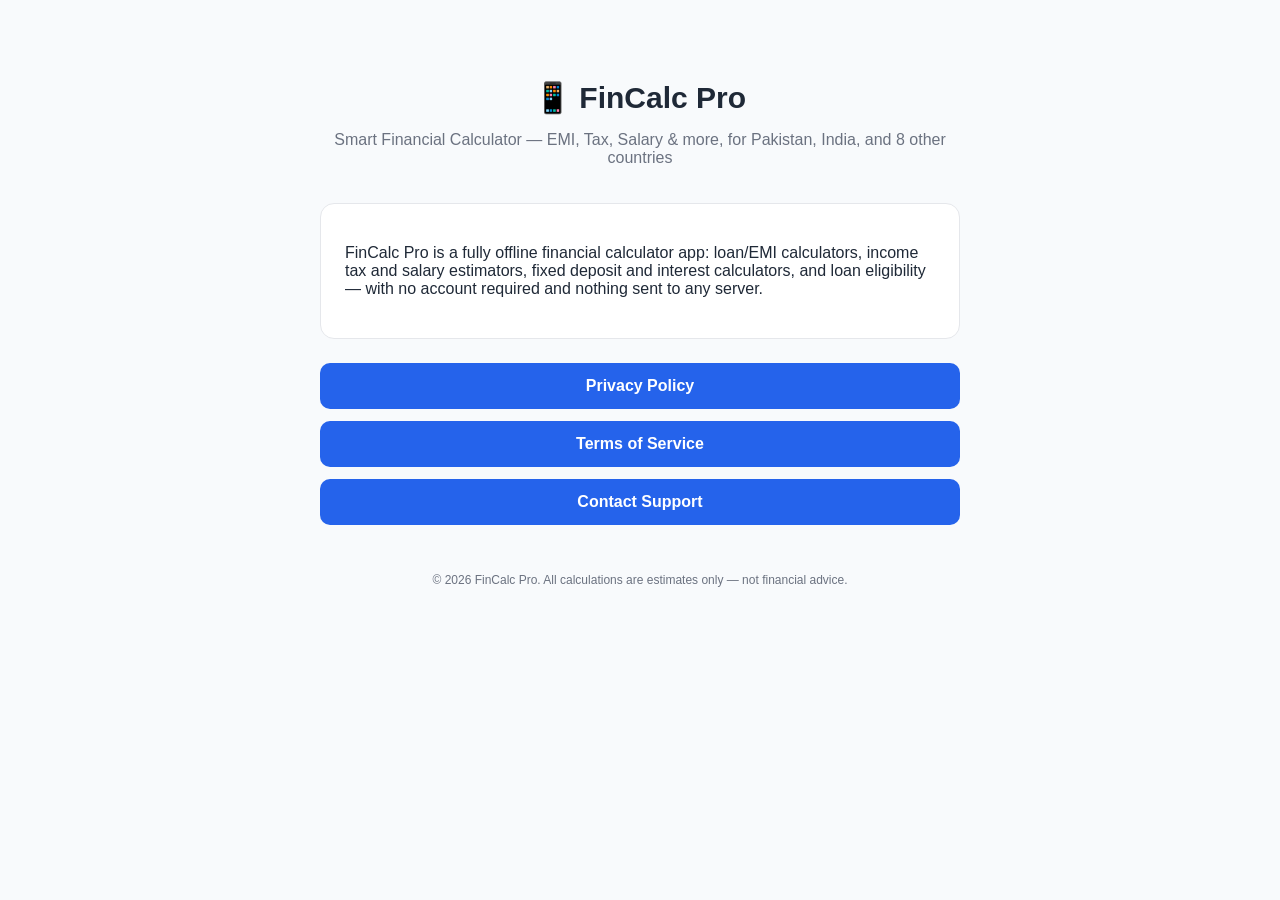
==== fincalcpro/index.html @ a3c2ceda "Initial privacy-pages site: FinCalc Pro privacy policy & terms" ====
<!DOCTYPE html>
<html lang="en">
<head>
<meta charset="UTF-8">
<meta name="viewport" content="width=device-width, initial-scale=1.0">
<title>FinCalc Pro — Smart Financial Calculator</title>
<style>
  :root { color-scheme: light dark; }
  body { font-family: -apple-system, Segoe UI, Roboto, Arial, sans-serif; max-width: 640px; margin: 0 auto; padding: 60px 20px; text-align: center; color: #1F2937; background: #F8FAFC; }
  @media (prefers-color-scheme: dark) { body { color: #F1F5F9; background: #0F172A; } .card { background: #1E293B !important; border-color: #334155 !important; } a.btn { background: #3B82F6 !important; } }
  h1 { font-size: 30px; margin-bottom: 4px; }
  .tagline { color: #6B7280; margin-bottom: 36px; }
  .card { background: #FFFFFF; border: 1px solid #E5E7EB; border-radius: 14px; padding: 24px; margin-bottom: 16px; text-align: left; }
  .links { display: flex; flex-direction: column; gap: 12px; margin-top: 24px; }
  a.btn { display: block; background: #2563EB; color: #fff; text-decoration: none; padding: 14px; border-radius: 10px; font-weight: 600; }
  a.btn:hover { opacity: 0.9; }
  footer { margin-top: 48px; font-size: 12px; color: #6B7280; }
</style>
</head>
<body>
  <h1>📱 FinCalc Pro</h1>
  <p class="tagline">Smart Financial Calculator — EMI, Tax, Salary &amp; more, for Pakistan, India, and 8 other countries</p>

  <div class="card">
    <p>FinCalc Pro is a fully offline financial calculator app: loan/EMI calculators, income
    tax and salary estimators, fixed deposit and interest calculators, and loan eligibility —
    with no account required and nothing sent to any server.</p>
  </div>

  <div class="links">
    <a class="btn" href="./privacy-policy.html">Privacy Policy</a>
    <a class="btn" href="./terms-of-service.html">Terms of Service</a>
    <a class="btn" href="mailto:mzeshankhokhar@gmail.com">Contact Support</a>
  </div>

  <footer>© 2026 FinCalc Pro. All calculations are estimates only — not financial advice.</footer>
</body>
</html>
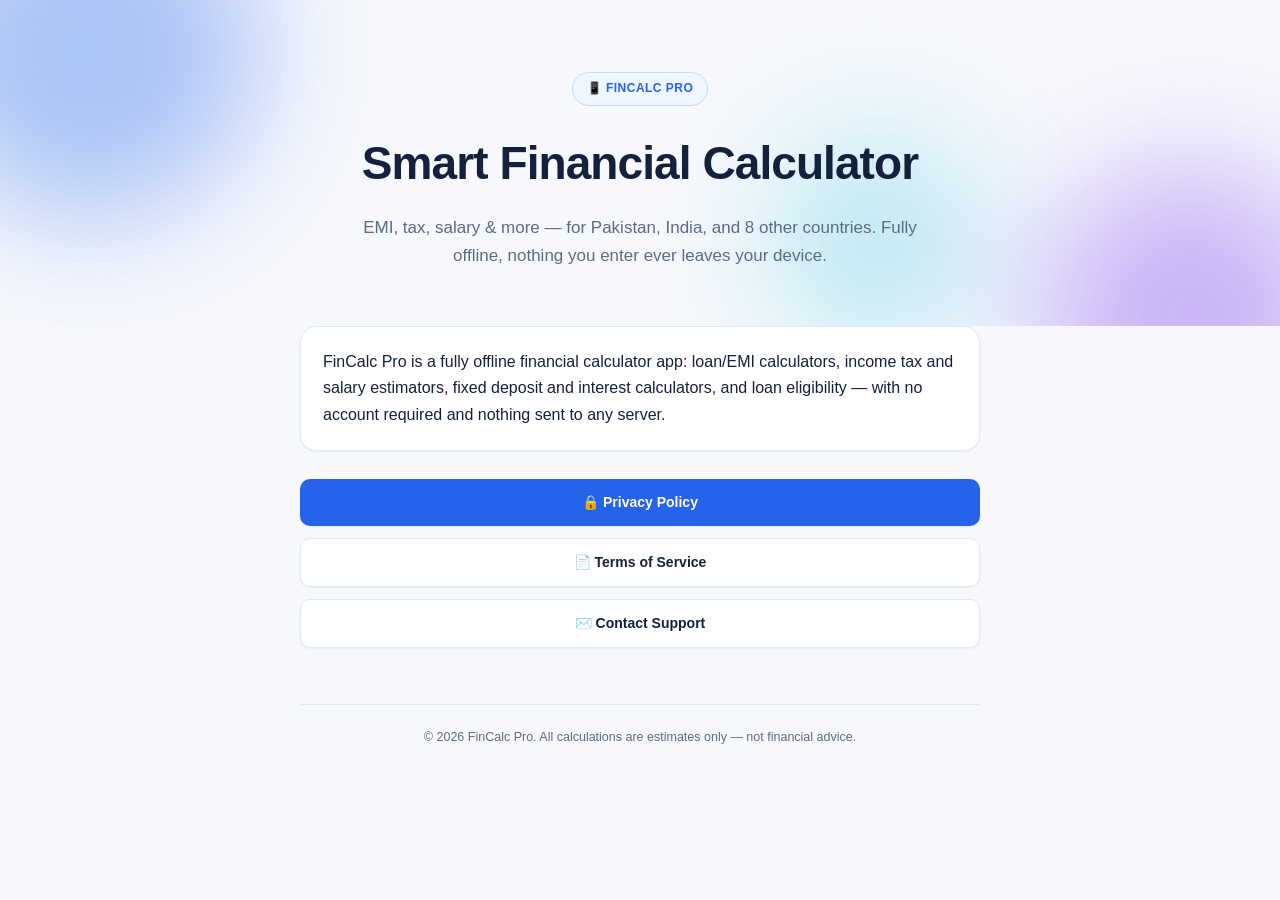
==== commit 42019492: "Redesign: shared design system, scroll animations, reading progress bar, jump-to-section nav on lega" ====
--- a/fincalcpro/index.html
+++ b/fincalcpro/index.html
@@ -4,35 +4,39 @@
 <meta charset="UTF-8">
 <meta name="viewport" content="width=device-width, initial-scale=1.0">
 <title>FinCalc Pro — Smart Financial Calculator</title>
-<style>
-  :root { color-scheme: light dark; }
-  body { font-family: -apple-system, Segoe UI, Roboto, Arial, sans-serif; max-width: 640px; margin: 0 auto; padding: 60px 20px; text-align: center; color: #1F2937; background: #F8FAFC; }
-  @media (prefers-color-scheme: dark) { body { color: #F1F5F9; background: #0F172A; } .card { background: #1E293B !important; border-color: #334155 !important; } a.btn { background: #3B82F6 !important; } }
-  h1 { font-size: 30px; margin-bottom: 4px; }
-  .tagline { color: #6B7280; margin-bottom: 36px; }
-  .card { background: #FFFFFF; border: 1px solid #E5E7EB; border-radius: 14px; padding: 24px; margin-bottom: 16px; text-align: left; }
-  .links { display: flex; flex-direction: column; gap: 12px; margin-top: 24px; }
-  a.btn { display: block; background: #2563EB; color: #fff; text-decoration: none; padding: 14px; border-radius: 10px; font-weight: 600; }
-  a.btn:hover { opacity: 0.9; }
-  footer { margin-top: 48px; font-size: 12px; color: #6B7280; }
-</style>
+<meta name="description" content="Privacy policy and terms of service for FinCalc Pro.">
+<link rel="icon" href="data:image/svg+xml,<svg xmlns=%22http://www.w3.org/2000/svg%22 viewBox=%220 0 100 100%22><text y=%22.9em%22 font-size=%2290%22>📱</text></svg>">
+<link rel="stylesheet" href="../assets/site.css">
 </head>
 <body>
-  <h1>📱 FinCalc Pro</h1>
-  <p class="tagline">Smart Financial Calculator — EMI, Tax, Salary &amp; more, for Pakistan, India, and 8 other countries</p>
+  <div class="progress-bar"></div>
 
-  <div class="card">
-    <p>FinCalc Pro is a fully offline financial calculator app: loan/EMI calculators, income
-    tax and salary estimators, fixed deposit and interest calculators, and loan eligibility —
-    with no account required and nothing sent to any server.</p>
-  </div>
+  <header class="hero">
+    <div class="hero-orbs"><span class="orb orb-a"></span><span class="orb orb-b"></span><span class="orb orb-c"></span></div>
+    <span class="badge">📱 FinCalc Pro</span>
+    <h1>Smart Financial Calculator</h1>
+    <p class="lede">EMI, tax, salary &amp; more — for Pakistan, India, and 8 other countries. Fully offline, nothing you enter ever leaves your device.</p>
+  </header>
 
-  <div class="links">
-    <a class="btn" href="./privacy-policy.html">Privacy Policy</a>
-    <a class="btn" href="./terms-of-service.html">Terms of Service</a>
-    <a class="btn" href="mailto:mzeshankhokhar@gmail.com">Contact Support</a>
-  </div>
+  <main class="wrap wrap-narrow">
+    <div class="card reveal">
+      <p style="margin:0;">FinCalc Pro is a fully offline financial calculator app: loan/EMI calculators, income
+      tax and salary estimators, fixed deposit and interest calculators, and loan eligibility —
+      with no account required and nothing sent to any server.</p>
+    </div>
 
-  <footer>© 2026 FinCalc Pro. All calculations are estimates only — not financial advice.</footer>
+    <div class="links-col reveal">
+      <a class="btn btn-block" href="./privacy-policy/">🔒 Privacy Policy</a>
+      <a class="btn btn-block btn-secondary" href="./terms-of-service/">📄 Terms of Service</a>
+      <a class="btn btn-block btn-secondary" href="mailto:mzeshankhokhar@gmail.com">✉️ Contact Support</a>
+    </div>
+
+    <footer class="site-footer" style="justify-content:center;">
+      <span>© 2026 FinCalc Pro. All calculations are estimates only — not financial advice.</span>
+    </footer>
+  </main>
+
+  <button class="to-top" aria-label="Back to top">↑</button>
+  <script src="../assets/site.js"></script>
 </body>
 </html>
--- a/assets/site.css
+++ b/assets/site.css
@@ -0,0 +1,343 @@
+/* Privacy Pages — shared design system */
+
+:root {
+  color-scheme: light dark;
+  --bg: #F6F8FC;
+  --bg-soft: #EEF2F8;
+  --surface: #FFFFFF;
+  --text: #14213D;
+  --text-dim: #5B6B84;
+  --border: #E3E8F0;
+  --primary: #2563EB;
+  --primary-dark: #1E3A5F;
+  --primary-soft: #EFF6FF;
+  --primary-soft-border: #BFDBFE;
+  --danger-soft: #FEF2F2;
+  --danger-soft-border: #FECACA;
+  --danger-text: #7F1D1D;
+  --danger-accent: #DC2626;
+  --shadow-sm: 0 1px 2px rgba(20, 33, 61, 0.06);
+  --shadow-md: 0 12px 32px -12px rgba(20, 33, 61, 0.18);
+  --shadow-lg: 0 24px 60px -20px rgba(20, 33, 61, 0.28);
+  --radius-sm: 10px;
+  --radius-md: 16px;
+  --radius-lg: 22px;
+  --ease: cubic-bezier(0.16, 1, 0.3, 1);
+}
+
+@media (prefers-color-scheme: dark) {
+  :root {
+    --bg: #0A0F1C;
+    --bg-soft: #0E1526;
+    --surface: #121A2E;
+    --text: #E7ECF7;
+    --text-dim: #94A3B8;
+    --border: #23304A;
+    --primary: #6EA8FF;
+    --primary-dark: #9DC2FF;
+    --primary-soft: #152238;
+    --primary-soft-border: #24365A;
+    --danger-soft: #2A1416;
+    --danger-soft-border: #4C2026;
+    --danger-text: #FCA5A5;
+    --danger-accent: #F87171;
+    --shadow-sm: 0 1px 2px rgba(0, 0, 0, 0.4);
+    --shadow-md: 0 12px 32px -12px rgba(0, 0, 0, 0.55);
+    --shadow-lg: 0 24px 60px -20px rgba(0, 0, 0, 0.65);
+  }
+}
+
+* { box-sizing: border-box; }
+
+html { scroll-behavior: smooth; }
+
+body {
+  margin: 0;
+  font-family: -apple-system, BlinkMacSystemFont, "Segoe UI", Roboto, Helvetica, Arial, sans-serif;
+  color: var(--text);
+  background: var(--bg);
+  line-height: 1.65;
+  -webkit-font-smoothing: antialiased;
+}
+
+a { color: var(--primary); text-decoration: none; }
+a:hover { text-decoration: underline; }
+
+/* ---------- Reading progress bar ---------- */
+.progress-bar {
+  position: fixed;
+  top: 0; left: 0;
+  height: 3px;
+  width: 0%;
+  background: linear-gradient(90deg, var(--primary), #7C3AED);
+  z-index: 60;
+  transition: width 0.1s linear;
+}
+
+/* ---------- Reveal-on-scroll ---------- */
+.reveal {
+  opacity: 0;
+  transform: translateY(18px);
+  transition: opacity 0.6s var(--ease), transform 0.6s var(--ease);
+}
+.reveal.is-visible { opacity: 1; transform: translateY(0); }
+
+@media (prefers-reduced-motion: reduce) {
+  html { scroll-behavior: auto; }
+  .reveal { opacity: 1; transform: none; transition: none; }
+  * { animation: none !important; }
+}
+
+/* ---------- Hero (landing pages) ---------- */
+.hero {
+  position: relative;
+  overflow: hidden;
+  padding: 72px 20px 56px;
+  text-align: center;
+  isolation: isolate;
+}
+.hero-orbs { position: absolute; inset: 0; z-index: -1; overflow: hidden; }
+.orb {
+  position: absolute;
+  border-radius: 50%;
+  filter: blur(60px);
+  opacity: 0.35;
+  animation: float 16s ease-in-out infinite;
+}
+@media (prefers-reduced-motion: reduce) { .orb { animation: none; } }
+.orb-a { width: 340px; height: 340px; background: #2563EB; top: -120px; left: -80px; }
+.orb-b { width: 300px; height: 300px; background: #7C3AED; bottom: -140px; right: -60px; animation-delay: -6s; }
+.orb-c { width: 220px; height: 220px; background: #06B6D4; top: 40%; left: 60%; animation-delay: -11s; opacity: 0.22; }
+@keyframes float {
+  0%, 100% { transform: translate(0, 0) scale(1); }
+  33% { transform: translate(20px, -24px) scale(1.06); }
+  66% { transform: translate(-16px, 18px) scale(0.96); }
+}
+
+.badge {
+  display: inline-flex;
+  align-items: center;
+  gap: 6px;
+  font-size: 12px;
+  font-weight: 700;
+  letter-spacing: 0.04em;
+  text-transform: uppercase;
+  color: var(--primary);
+  background: var(--primary-soft);
+  border: 1px solid var(--primary-soft-border);
+  padding: 6px 14px;
+  border-radius: 999px;
+  margin-bottom: 20px;
+  animation: fadeInUp 0.7s var(--ease) both;
+}
+
+.hero h1 {
+  font-size: clamp(30px, 5vw, 46px);
+  font-weight: 800;
+  letter-spacing: -0.02em;
+  margin: 0 0 12px;
+  animation: fadeInUp 0.7s var(--ease) both;
+  animation-delay: 0.06s;
+}
+.hero .lede {
+  color: var(--text-dim);
+  font-size: 17px;
+  max-width: 560px;
+  margin: 0 auto;
+  animation: fadeInUp 0.7s var(--ease) both;
+  animation-delay: 0.12s;
+}
+
+@keyframes fadeInUp {
+  from { opacity: 0; transform: translateY(16px); }
+  to { opacity: 1; transform: translateY(0); }
+}
+@media (prefers-reduced-motion: reduce) {
+  .badge, .hero h1, .hero .lede { animation: none; }
+}
+
+/* ---------- Page shell ---------- */
+.wrap { max-width: 900px; margin: 0 auto; padding: 0 20px 80px; }
+.wrap-narrow { max-width: 720px; }
+
+/* ---------- Cards / grid ---------- */
+.grid { display: grid; gap: 16px; }
+.card {
+  background: var(--surface);
+  border: 1px solid var(--border);
+  border-radius: var(--radius-md);
+  padding: 22px;
+  box-shadow: var(--shadow-sm);
+  transition: transform 0.35s var(--ease), box-shadow 0.35s var(--ease), border-color 0.35s var(--ease);
+}
+.card.hoverable:hover {
+  transform: translateY(-4px);
+  box-shadow: var(--shadow-md);
+  border-color: var(--primary-soft-border);
+}
+
+.app-card {
+  display: flex;
+  align-items: center;
+  justify-content: space-between;
+  gap: 16px;
+  flex-wrap: wrap;
+}
+.app-card .app-id { display: flex; align-items: center; gap: 12px; }
+.app-icon {
+  width: 44px; height: 44px;
+  border-radius: 12px;
+  display: flex; align-items: center; justify-content: center;
+  font-size: 22px;
+  background: var(--primary-soft);
+  border: 1px solid var(--primary-soft-border);
+}
+.app-name { font-weight: 700; font-size: 16px; }
+.app-sub { font-size: 13px; color: var(--text-dim); }
+
+/* ---------- Buttons ---------- */
+.btn {
+  display: inline-flex;
+  align-items: center;
+  justify-content: center;
+  gap: 8px;
+  background: var(--primary);
+  color: #fff;
+  text-decoration: none;
+  padding: 12px 20px;
+  border-radius: var(--radius-sm);
+  font-weight: 600;
+  font-size: 14px;
+  border: none;
+  cursor: pointer;
+  box-shadow: var(--shadow-sm);
+  transition: transform 0.25s var(--ease), box-shadow 0.25s var(--ease), opacity 0.25s var(--ease);
+}
+.btn:hover { transform: translateY(-2px); box-shadow: var(--shadow-md); text-decoration: none; opacity: 0.96; }
+.btn:active { transform: translateY(0); }
+.btn-block { display: flex; width: 100%; }
+.btn-secondary {
+  background: var(--surface);
+  color: var(--text);
+  border: 1px solid var(--border);
+}
+
+.links-col { display: flex; flex-direction: column; gap: 12px; margin-top: 28px; }
+
+/* ---------- Notice card (privacy short-version / TOS warning) ---------- */
+.notice {
+  background: var(--primary-soft);
+  border: 1px solid var(--primary-soft-border);
+  border-radius: var(--radius-md);
+  padding: 18px 22px;
+  margin: 22px 0 8px;
+}
+.notice.danger {
+  background: var(--danger-soft);
+  border-color: var(--danger-soft-border);
+  color: var(--danger-text);
+}
+.notice.danger strong { color: var(--danger-accent); }
+
+/* ---------- Legal document layout ---------- */
+.doc-header {
+  padding: 48px 0 8px;
+  animation: fadeInUp 0.6s var(--ease) both;
+}
+.doc-header h1 { font-size: 32px; font-weight: 800; letter-spacing: -0.01em; margin: 0 0 6px; }
+.doc-header .updated { color: var(--text-dim); font-size: 13px; }
+@media (prefers-reduced-motion: reduce) { .doc-header { animation: none; } }
+
+.doc-layout { display: grid; grid-template-columns: 220px 1fr; gap: 40px; align-items: start; }
+@media (max-width: 760px) { .doc-layout { grid-template-columns: 1fr; } }
+
+.toc {
+  position: sticky;
+  top: 24px;
+  border-left: 2px solid var(--border);
+  padding-left: 16px;
+}
+.toc-label { font-size: 11px; font-weight: 700; letter-spacing: 0.06em; text-transform: uppercase; color: var(--text-dim); margin-bottom: 10px; }
+.toc a {
+  display: block;
+  font-size: 13.5px;
+  color: var(--text-dim);
+  padding: 5px 0;
+  border-left: 2px solid transparent;
+  margin-left: -18px;
+  padding-left: 16px;
+  transition: color 0.2s, border-color 0.2s;
+}
+.toc a:hover, .toc a.active { color: var(--primary); text-decoration: none; border-left-color: var(--primary); }
+
+@media (max-width: 760px) {
+  .toc {
+    position: static;
+    display: flex;
+    overflow-x: auto;
+    gap: 6px;
+    border-left: none;
+    padding: 0 0 14px;
+    margin-bottom: 8px;
+    border-bottom: 1px solid var(--border);
+  }
+  .toc-label { display: none; }
+  .toc a {
+    flex: none;
+    white-space: nowrap;
+    border: 1px solid var(--border);
+    border-radius: 999px;
+    padding: 6px 14px;
+    margin-left: 0;
+  }
+  .toc a:hover, .toc a.active { background: var(--primary-soft); border-color: var(--primary-soft-border); }
+}
+
+.doc-body section { scroll-margin-top: 20px; }
+.doc-body h2 {
+  font-size: 18px;
+  margin-top: 40px;
+  color: var(--primary-dark);
+  display: flex;
+  align-items: baseline;
+  gap: 8px;
+}
+.doc-body h2 .num { color: var(--primary); font-variant-numeric: tabular-nums; }
+.doc-body ul { padding-left: 22px; }
+.doc-body p { color: var(--text); }
+
+/* ---------- Back to top ---------- */
+.to-top {
+  position: fixed;
+  right: 20px;
+  bottom: 20px;
+  width: 44px; height: 44px;
+  border-radius: 50%;
+  background: var(--surface);
+  border: 1px solid var(--border);
+  color: var(--text);
+  box-shadow: var(--shadow-md);
+  display: flex; align-items: center; justify-content: center;
+  font-size: 18px;
+  cursor: pointer;
+  opacity: 0;
+  pointer-events: none;
+  transform: translateY(8px);
+  transition: opacity 0.3s var(--ease), transform 0.3s var(--ease);
+  z-index: 50;
+}
+.to-top.visible { opacity: 1; pointer-events: auto; transform: translateY(0); }
+.to-top:hover { border-color: var(--primary-soft-border); color: var(--primary); }
+
+/* ---------- Footer ---------- */
+.site-footer {
+  margin-top: 56px;
+  padding-top: 22px;
+  border-top: 1px solid var(--border);
+  font-size: 12.5px;
+  color: var(--text-dim);
+  display: flex;
+  flex-wrap: wrap;
+  gap: 6px 16px;
+  align-items: center;
+}
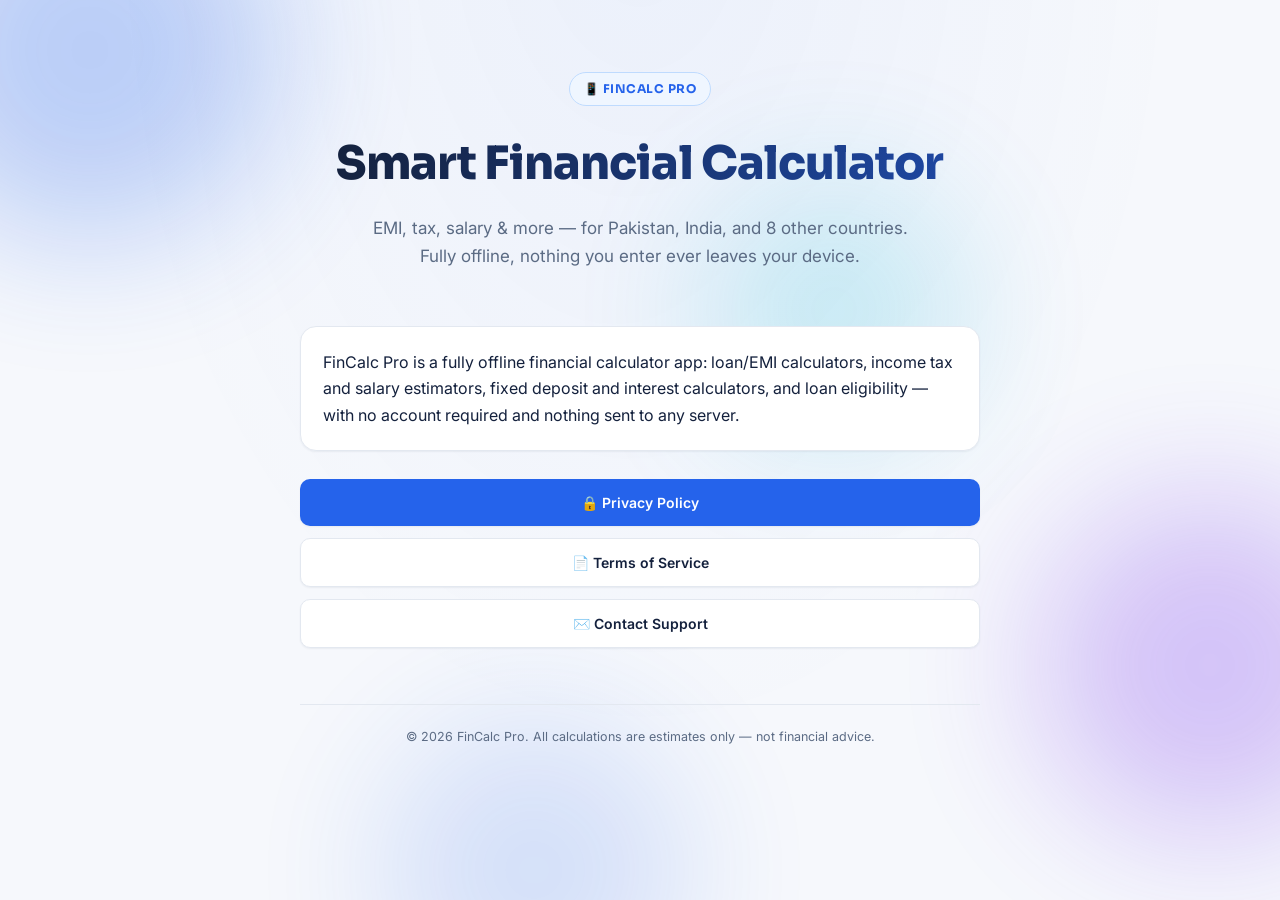
==== commit e6c2a629: "Add Inter/Sora fonts, gradient headings, and a fixed ambient animated background across all pages" ====
--- a/fincalcpro/index.html
+++ b/fincalcpro/index.html
@@ -6,15 +6,18 @@
 <title>FinCalc Pro — Smart Financial Calculator</title>
 <meta name="description" content="Privacy policy and terms of service for FinCalc Pro.">
 <link rel="icon" href="data:image/svg+xml,<svg xmlns=%22http://www.w3.org/2000/svg%22 viewBox=%220 0 100 100%22><text y=%22.9em%22 font-size=%2290%22>📱</text></svg>">
+<link rel="preconnect" href="https://fonts.googleapis.com">
+<link rel="preconnect" href="https://fonts.gstatic.com" crossorigin>
+<link href="https://fonts.googleapis.com/css2?family=Inter:wght@400;500;600;700;800&family=Sora:wght@600;700;800&display=swap" rel="stylesheet">
 <link rel="stylesheet" href="../assets/site.css">
 </head>
 <body>
+  <div class="page-bg"><span class="orb orb-a"></span><span class="orb orb-b"></span><span class="orb orb-c"></span><span class="orb orb-d"></span></div>
   <div class="progress-bar"></div>
 
   <header class="hero">
-    <div class="hero-orbs"><span class="orb orb-a"></span><span class="orb orb-b"></span><span class="orb orb-c"></span></div>
     <span class="badge">📱 FinCalc Pro</span>
-    <h1>Smart Financial Calculator</h1>
+    <h1 class="gradient-text">Smart Financial Calculator</h1>
     <p class="lede">EMI, tax, salary &amp; more — for Pakistan, India, and 8 other countries. Fully offline, nothing you enter ever leaves your device.</p>
   </header>
 
--- a/assets/site.css
+++ b/assets/site.css
@@ -53,15 +53,52 @@
 
 body {
   margin: 0;
-  font-family: -apple-system, BlinkMacSystemFont, "Segoe UI", Roboto, Helvetica, Arial, sans-serif;
+  font-family: 'Inter', -apple-system, BlinkMacSystemFont, "Segoe UI", Roboto, Helvetica, Arial, sans-serif;
   color: var(--text);
   background: var(--bg);
   line-height: 1.65;
   -webkit-font-smoothing: antialiased;
+  position: relative;
+}
+
+h1, h2, h3, .app-name, .badge, .toc-label {
+  font-family: 'Sora', 'Inter', -apple-system, BlinkMacSystemFont, "Segoe UI", Roboto, sans-serif;
 }
 
 a { color: var(--primary); text-decoration: none; }
 a:hover { text-decoration: underline; }
+
+/* ---------- Fixed page background (persists across scroll, every page) ---------- */
+.page-bg {
+  position: fixed;
+  inset: 0;
+  z-index: -1;
+  overflow: hidden;
+  pointer-events: none;
+}
+.page-bg::after {
+  content: '';
+  position: absolute;
+  inset: 0;
+  background: radial-gradient(ellipse at 50% -10%, rgba(37, 99, 235, 0.05), transparent 60%);
+}
+
+/* ---------- Gradient heading text ---------- */
+.gradient-text {
+  background: linear-gradient(100deg, var(--text) 10%, var(--primary) 45%, #7C3AED 65%, var(--text) 90%);
+  background-size: 250% auto;
+  -webkit-background-clip: text;
+  background-clip: text;
+  color: transparent;
+  animation: gradientShift 8s ease-in-out infinite;
+}
+@keyframes gradientShift {
+  0%, 100% { background-position: 0% center; }
+  50% { background-position: 100% center; }
+}
+@media (prefers-reduced-motion: reduce) {
+  .gradient-text { animation: none; background-position: 30% center; }
+}
 
 /* ---------- Reading progress bar ---------- */
 .progress-bar {
@@ -90,28 +127,27 @@
 
 /* ---------- Hero (landing pages) ---------- */
 .hero {
-  position: relative;
-  overflow: hidden;
   padding: 72px 20px 56px;
   text-align: center;
-  isolation: isolate;
-}
-.hero-orbs { position: absolute; inset: 0; z-index: -1; overflow: hidden; }
+}
+
+/* Ambient orbs, fixed to the viewport so they persist as the page scrolls */
 .orb {
   position: absolute;
   border-radius: 50%;
-  filter: blur(60px);
-  opacity: 0.35;
-  animation: float 16s ease-in-out infinite;
+  filter: blur(70px);
+  opacity: 0.28;
+  animation: float 18s ease-in-out infinite;
 }
 @media (prefers-reduced-motion: reduce) { .orb { animation: none; } }
-.orb-a { width: 340px; height: 340px; background: #2563EB; top: -120px; left: -80px; }
-.orb-b { width: 300px; height: 300px; background: #7C3AED; bottom: -140px; right: -60px; animation-delay: -6s; }
-.orb-c { width: 220px; height: 220px; background: #06B6D4; top: 40%; left: 60%; animation-delay: -11s; opacity: 0.22; }
+.orb-a { width: 380px; height: 380px; background: #2563EB; top: -140px; left: -100px; }
+.orb-b { width: 340px; height: 340px; background: #7C3AED; top: 55vh; right: -100px; animation-delay: -6s; }
+.orb-c { width: 260px; height: 260px; background: #06B6D4; top: 20vh; left: 55vw; animation-delay: -11s; opacity: 0.18; }
+.orb-d { width: 300px; height: 300px; background: #2563EB; bottom: -120px; left: 30vw; animation-delay: -14s; opacity: 0.16; }
 @keyframes float {
   0%, 100% { transform: translate(0, 0) scale(1); }
-  33% { transform: translate(20px, -24px) scale(1.06); }
-  66% { transform: translate(-16px, 18px) scale(0.96); }
+  33% { transform: translate(24px, -28px) scale(1.08); }
+  66% { transform: translate(-18px, 20px) scale(0.94); }
 }
 
 .badge {
